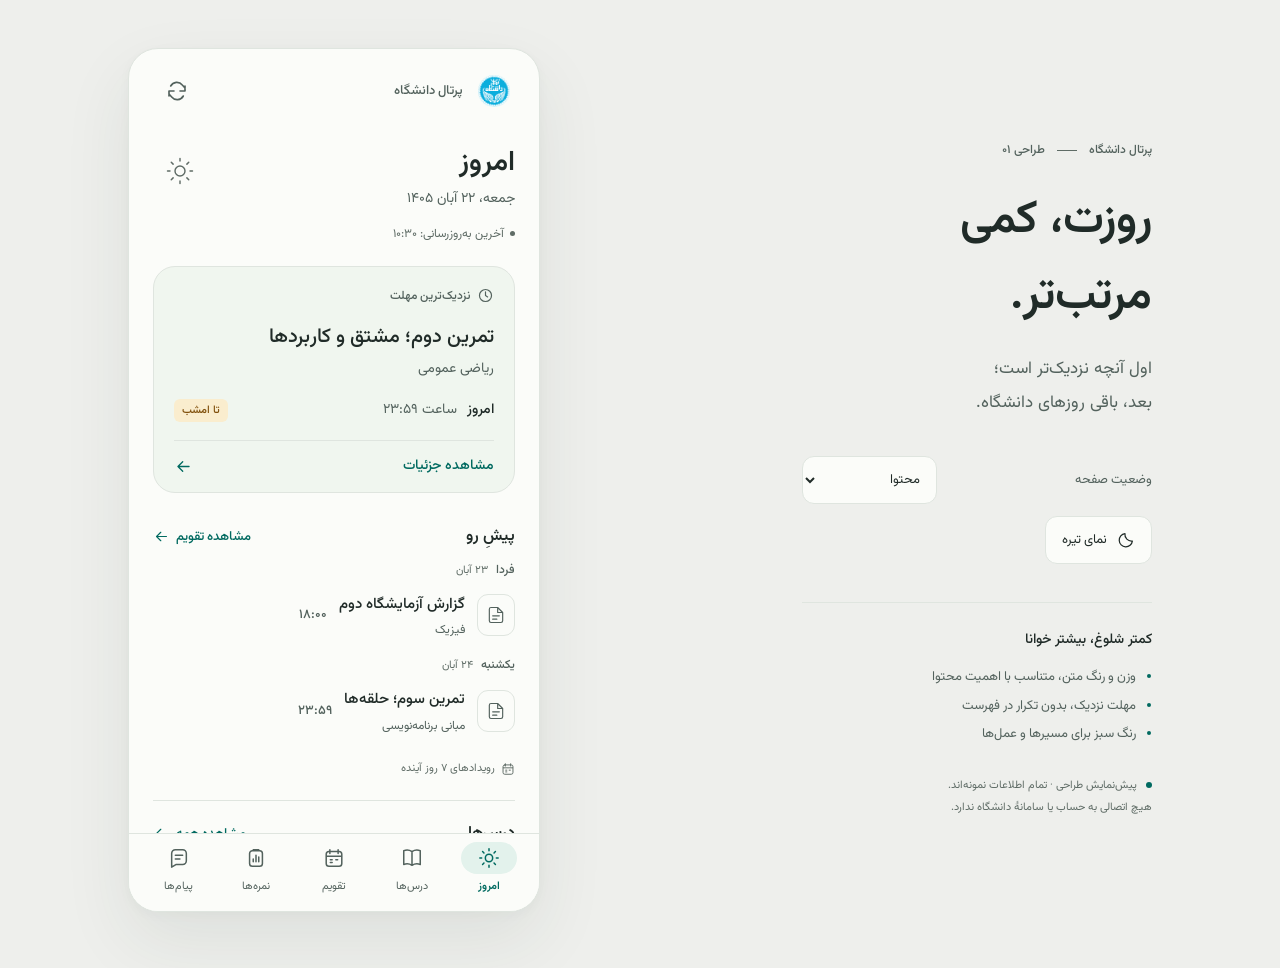
==== docs/design/home/index.html @ e3954dd4 "ui: implement approved Today screen design" ====
<!doctype html>
<html lang="fa" dir="rtl">
<head>
  <meta charset="utf-8">
  <meta name="viewport" content="width=device-width, initial-scale=1">
  <meta name="color-scheme" content="light dark">
  <meta name="referrer" content="no-referrer">
  <title>پیش‌نمایش امروز — پرتال دانشگاه</title>
  <link rel="stylesheet" href="home.css">
  <script src="home.js" defer></script>
  <script src="home.test.js" defer></script>
</head>
<body>
  <svg class="icon-library" xmlns="http://www.w3.org/2000/svg" aria-hidden="true">
    <defs>
      <symbol id="sun" viewBox="0 0 24 24"><circle cx="12" cy="12" r="4"/><path d="M12 2v2m0 16v2M2 12h2m16 0h2M5 5l1.5 1.5m11 11L19 19M5 19l1.5-1.5m11-11L19 5"/></symbol>
      <symbol id="moon" viewBox="0 0 24 24"><path d="M20.5 13.4A8.8 8.8 0 0 1 10.6 3.5a8.8 8.8 0 1 0 9.9 9.9Z"/></symbol>
      <symbol id="arrow" viewBox="0 0 24 24"><path d="M19 12H5m6-6-6 6 6 6"/></symbol>
      <symbol id="icon-refresh" viewBox="0 0 24 24"><path d="M20 7v5h-5M4 17v-5h5M5.7 7a7 7 0 0 1 11.6-1L20 9M4 15l2.7 3A7 7 0 0 0 18.3 17"/></symbol>
      <symbol id="clock" viewBox="0 0 24 24"><circle cx="12" cy="12" r="8.5"/><path d="M12 7v5l3 2"/></symbol>
      <symbol id="calendar" viewBox="0 0 24 24"><rect x="3.5" y="5" width="17" height="16" rx="3"/><path d="M7.5 3v4m9-4v4M4 10h16M8 14h2m4 0h2m-8 3h2"/></symbol>
      <symbol id="courses" viewBox="0 0 24 24"><path d="M12 5c-3-2-6-2-9-1v15c3-1 6-1 9 1 3-2 6-2 9-1V4c-3-1-6-1-9 1Zm0 0v15"/></symbol>
      <symbol id="grades" viewBox="0 0 24 24"><rect x="5" y="4" width="14" height="17" rx="3"/><path d="M9 3h6M9 16v-3m3 3V9m3 7v-5"/></symbol>
      <symbol id="messages" viewBox="0 0 24 24"><path d="M20 15a4 4 0 0 1-4 4H9l-5 3V7a4 4 0 0 1 4-4h8a4 4 0 0 1 4 4Z"/><path d="M8 9h8m-8 4h5"/></symbol>
      <symbol id="document" viewBox="0 0 24 24"><path d="M14 3H6a2 2 0 0 0-2 2v14a2 2 0 0 0 2 2h12a2 2 0 0 0 2-2V9Zm0 0v6h6M8 13h8m-8 4h5"/></symbol>
      <symbol id="info" viewBox="0 0 24 24"><circle cx="12" cy="12" r="9"/><path d="M12 11v6m0-10v.5"/></symbol>
      <symbol id="close" viewBox="0 0 24 24"><path d="m6 6 12 12M6 18 18 6"/></symbol>
      <symbol id="physics" viewBox="0 0 24 24"><ellipse cx="12" cy="12" rx="10" ry="4" transform="rotate(55 12 12)"/><ellipse cx="12" cy="12" rx="10" ry="4" transform="rotate(-55 12 12)"/><circle cx="12" cy="12" r="1.5"/></symbol>
    </defs>
  </svg>

  <main class="studio">
    <aside class="review" aria-label="کنترل‌های پیش‌نمایش">
      <div class="review-heading">
        <span class="eyebrow">پرتال دانشگاه <span class="tiny-line"></span> طراحی ۰۱</span>
        <h1>روزت، کمی<br>مرتب‌تر.</h1>
        <p class="intro">اول آنچه نزدیک‌تر است؛<br>بعد، باقی روزهای دانشگاه.</p>
      </div>
      <div class="controls">
        <div class="control-row">
          <label for="preview-state">وضعیت صفحه</label>
          <select id="preview-state">
            <option value="content">محتوا</option>
            <option value="loading">در حال به‌روزرسانی</option>
            <option value="empty">بدون رویداد</option>
            <option value="stale">اطلاعات قدیمی</option>
            <option value="login">نیاز به ورود</option>
            <option value="error">خطای رویدادها</option>
          </select>
        </div>
        <button class="theme-toggle" id="theme-toggle" type="button" aria-pressed="false">
          <svg class="icon" aria-hidden="true"><use id="theme-icon" href="#moon"/></svg>
          <span id="theme-label">نمای تیره</span>
        </button>
      </div>
      <div class="design-notes">
        <p class="notes-title">کمتر شلوغ، بیشتر خوانا</p>
        <ul>
          <li>وزن و رنگ متن، متناسب با اهمیت محتوا</li>
          <li>مهلت نزدیک، بدون تکرار در فهرست</li>
          <li>رنگ سبز برای مسیرها و عمل‌ها</li>
        </ul>
        <p class="prototype-note"><span class="sample-dot"></span> پیش‌نمایش طراحی · تمام اطلاعات نمونه‌اند.<br>هیچ اتصالی به حساب یا سامانهٔ دانشگاه ندارد.</p>
      </div>
    </aside>

    <section class="device" aria-label="پیش‌نمایش صفحهٔ امروز">
      <div class="device-scroll" id="device-scroll">
        <header class="app-header">
          <div class="brand">
            <span class="logo"><img src="../../../app/src/main/res/drawable-nodpi/tehran_university.png" alt="نشان دانشگاه تهران" width="32" height="36"></span>
            <span>پرتال دانشگاه</span>
          </div>
          <button class="icon-button" id="refresh" type="button" aria-label="به‌روزرسانی نمای نمونه">
            <svg class="icon" aria-hidden="true"><use href="#icon-refresh"/></svg>
          </button>
        </header>

        <div class="home-content">
          <div class="page-heading">
            <div><h2>امروز</h2><p class="date">جمعه، ۲۲ آبان ۱۴۰۵</p></div>
            <span class="day-mark" aria-hidden="true"><svg class="icon"><use href="#sun"/></svg></span>
          </div>
          <p class="sync-status" id="sync-status" role="status"><span class="status-dot"></span><span id="sync-label">آخرین به‌روزرسانی: ۱۰:۳۰</span></p>

          <div class="state-banner" id="state-banner" hidden>
            <svg class="icon" aria-hidden="true"><use href="#info"/></svg>
            <div><p id="banner-title"></p><p id="banner-description"></p><button class="text-button" id="banner-action" type="button">تلاش دوباره</button></div>
          </div>

          <section class="featured" id="featured" aria-labelledby="featured-label">
            <div class="featured-label" id="featured-label"><svg class="icon" aria-hidden="true"><use href="#clock"/></svg>نزدیک‌ترین مهلت</div>
            <h3>تمرین دوم؛ مشتق و کاربردها</h3>
            <p class="course-context">ریاضی عمومی</p>
            <div class="deadline"><span class="deadline-day">امروز</span><span class="deadline-time">ساعت <bdi>۲۳:۵۹</bdi></span><span class="due-tag">تا امشب</span></div>
            <button class="featured-action" type="button" data-event="featured">مشاهده جزئیات<svg class="icon" aria-hidden="true"><use href="#arrow"/></svg></button>
          </section>

          <section class="upcoming" id="upcoming" aria-labelledby="upcoming-title">
            <div class="section-heading"><h3 id="upcoming-title">پیشِ رو</h3><button class="text-button" type="button" data-destination="تقویم">مشاهده تقویم<svg class="icon small" aria-hidden="true"><use href="#arrow"/></svg></button></div>
            <div class="event-group">
              <h4>فردا <span>۲۳ آبان</span></h4>
              <button class="event-row" type="button" data-event="lab">
                <span class="event-icon"><svg class="icon" aria-hidden="true"><use href="#document"/></svg></span>
                <span class="event-copy"><span class="event-title">گزارش آزمایشگاه دوم</span><span class="event-course">فیزیک</span></span>
                <bdi class="event-time">۱۸:۰۰</bdi>
              </button>
            </div>
            <div class="event-group">
              <h4>یکشنبه <span>۲۴ آبان</span></h4>
              <button class="event-row" type="button" data-event="code">
                <span class="event-icon"><svg class="icon" aria-hidden="true"><use href="#document"/></svg></span>
                <span class="event-copy"><span class="event-title">تمرین سوم؛ حلقه‌ها</span><span class="event-course">مبانی برنامه‌نویسی</span></span>
                <bdi class="event-time">۲۳:۵۹</bdi>
              </button>
            </div>
          </section>

          <section class="empty-state" id="empty-state" aria-labelledby="empty-title" hidden>
            <span class="empty-icon"><svg class="icon" aria-hidden="true"><use href="#calendar"/></svg></span>
            <h3 id="empty-title">رویدادی در این بازه نیست</h3>
            <p>برای بررسی سایر فعالیت‌ها، به درس‌ها سر بزنید.</p>
          </section>

          <p class="agenda-scope"><svg class="icon" aria-hidden="true"><use href="#calendar"/></svg>رویدادهای ۷ روز آینده</p>

          <section class="courses-section" aria-labelledby="courses-title">
            <div class="section-heading"><h3 id="courses-title">درس‌ها</h3><button class="text-button" type="button" data-destination="درس‌ها">مشاهده همه<svg class="icon small" aria-hidden="true"><use href="#arrow"/></svg></button></div>
            <div class="course-grid">
              <button class="course-tile" type="button" data-course="ریاضی عمومی"><span class="course-symbol math" aria-hidden="true">ƒ</span><span class="course-name">ریاضی عمومی</span><span class="course-link">محتوای درس<svg class="icon small" aria-hidden="true"><use href="#arrow"/></svg></span></button>
              <button class="course-tile" type="button" data-course="فیزیک"><span class="course-symbol science" aria-hidden="true"><svg class="icon"><use href="#physics"/></svg></span><span class="course-name">فیزیک</span><span class="course-link">محتوای درس<svg class="icon small" aria-hidden="true"><use href="#arrow"/></svg></span></button>
            </div>
          </section>
          <p class="sample-caption">اطلاعات نمونه · صرفاً برای بررسی طراحی</p>
        </div>
      </div>

      <nav class="bottom-nav" aria-label="بخش‌های برنامه">
        <button class="nav-item active" type="button" aria-current="page" id="home-tab"><span class="nav-icon"><svg class="icon" aria-hidden="true"><use href="#sun"/></svg></span><span>امروز</span></button>
        <button class="nav-item" type="button" data-destination="درس‌ها"><span class="nav-icon"><svg class="icon" aria-hidden="true"><use href="#courses"/></svg></span><span>درس‌ها</span></button>
        <button class="nav-item" type="button" data-destination="تقویم"><span class="nav-icon"><svg class="icon" aria-hidden="true"><use href="#calendar"/></svg></span><span>تقویم</span></button>
        <button class="nav-item" type="button" data-destination="نمره‌ها"><span class="nav-icon"><svg class="icon" aria-hidden="true"><use href="#grades"/></svg></span><span>نمره‌ها</span></button>
        <button class="nav-item" type="button" data-destination="پیام‌ها"><span class="nav-icon"><svg class="icon" aria-hidden="true"><use href="#messages"/></svg></span><span>پیام‌ها</span></button>
      </nav>
    </section>
  </main>

  <dialog id="detail-dialog" aria-labelledby="dialog-title" aria-describedby="dialog-description">
    <div class="dialog-heading"><span class="eyebrow">پیش‌نمایش طراحی</span><button class="icon-button" id="close-dialog" type="button" aria-label="بستن"><svg class="icon" aria-hidden="true"><use href="#close"/></svg></button></div>
    <h2 id="dialog-title"></h2><p id="dialog-context"></p><p id="dialog-description"></p>
    <form method="dialog"><button class="dialog-done" type="submit">بازگشت به امروز</button></form>
  </dialog>
  <noscript><p class="noscript">برای تغییر پوسته و وضعیت‌های نمونه، جاوااسکریپت را فعال کنید.</p></noscript>
</body>
</html>
---- docs/design/home/home.css ----
@font-face {
  font-family: Vazirmatn;
  src: url("Vazirmatn-variable.woff2") format("woff2");
  font-weight: 100 900;
  font-display: swap;
}

:root {
  color-scheme: light;
  --canvas: #eeefec;
  --surface: #fbfcf9;
  --raised: #ffffff;
  --text: #202b28;
  --secondary: #53625d;
  --muted: #5f6c66;
  --line: #dfe5df;
  --primary: #006a60;
  --on-primary: #ffffff;
  --primary-soft: #e3f2ec;
  --featured: #f0f6ef;
  --warning: #80500c;
  --warning-soft: #faedce;
  --science: #536392;
  --science-soft: #edf0fa;
  --shadow: 0 28px 70px #243b2c15, 0 3px 12px #243b2c08;
}

:root[data-theme="dark"] {
  color-scheme: dark;
  --canvas: #151c19;
  --surface: #1d2521;
  --raised: #25302a;
  --text: #e7ede7;
  --secondary: #b9c8bd;
  --muted: #a5b5aa;
  --line: #3b4940;
  --primary: #91d5c5;
  --on-primary: #063a31;
  --primary-soft: #29483e;
  --featured: #25372e;
  --warning: #f2cc86;
  --warning-soft: #4a391c;
  --science: #bdc9f3;
  --science-soft: #30394e;
  --shadow: 0 28px 70px #00000035, 0 3px 12px #00000020;
}

* { box-sizing: border-box; }
[hidden] { display: none !important; }
html { font-family: Vazirmatn, sans-serif; font-synthesis: none; }
body { margin: 0; background: var(--canvas); color: var(--text); }
button, select { font: inherit; }
button { cursor: pointer; color: inherit; border: 0; background: none; -webkit-tap-highlight-color: transparent; }
button, select { touch-action: manipulation; }
button:focus-visible, select:focus-visible { outline: 3px solid var(--primary); outline-offset: 3px; }
button:hover { filter: brightness(.94); }
button:disabled { cursor: wait; }
h1, h2, h3, h4, p { margin: 0; }
.icon-library { position: absolute; width: 0; height: 0; overflow: hidden; }
.icon { width: 24px; height: 24px; flex: 0 0 auto; fill: none; stroke: currentColor; stroke-width: 1.65; stroke-linecap: round; stroke-linejoin: round; }
.icon.small { width: 17px; height: 17px; }
.studio { min-height: 100vh; max-width: 1120px; margin: auto; padding: 48px 48px 56px; display: grid; grid-template-columns: minmax(260px, 1fr) 412px; align-items: center; gap: 100px; }
.review { max-width: 350px; }
.eyebrow { font-size: 12px; font-weight: 500; color: var(--secondary); display: flex; align-items: center; gap: 12px; }
.tiny-line { display: inline-block; width: 20px; height: 1px; background: var(--muted); }
.review h1 { margin: 25px 0 16px; font-size: 46px; font-weight: 600; line-height: 1.65; }
.intro { color: var(--secondary); font-size: 17px; line-height: 2; font-weight: 400; }
.controls { margin-top: 36px; display: flex; flex-wrap: wrap; gap: 12px; }
.control-row { display: flex; align-items: center; justify-content: space-between; gap: 14px; width: 100%; }
.control-row label { font-size: 13px; color: var(--secondary); }
select { min-height: 48px; padding: 8px 12px; border: 1px solid var(--line); border-radius: 12px; background: var(--surface); color: var(--text); font-size: 13px; max-width: 100%; }
.theme-toggle { display: flex; align-items: center; justify-content: center; gap: 10px; min-height: 48px; padding: 8px 16px; background: var(--surface); border: 1px solid var(--line); border-radius: 12px; font-size: 13px; }
.theme-toggle .icon { width: 18px; height: 18px; }
.design-notes { margin-top: 38px; padding-top: 26px; border-top: 1px solid var(--line); }
.notes-title { font-size: 14px; font-weight: 500; }
.design-notes ul { margin: 12px 0 26px; padding-inline-start: 16px; font-size: 13px; font-weight: 400; line-height: 2.2; color: var(--secondary); }
.design-notes li::marker { color: var(--primary); }
.prototype-note { font-size: 11px; line-height: 2; color: var(--muted); }
.sample-dot { width: 6px; height: 6px; margin-inline-end: 6px; display: inline-block; background: var(--primary); border-radius: 50%; }

.device { height: 864px; width: 100%; border: 1px solid var(--line); border-radius: 30px; overflow: hidden; background: var(--surface); box-shadow: var(--shadow); display: flex; flex-direction: column; }
.device-scroll { flex: 1; min-height: 0; overflow-y: auto; scrollbar-width: thin; scrollbar-color: var(--line) transparent; }
.app-header { padding: 18px 24px 6px; display: flex; justify-content: space-between; align-items: center; }
.brand { display: flex; gap: 10px; align-items: center; font-size: 13px; font-weight: 500; color: var(--secondary); }
.logo { width: 42px; height: 46px; display: grid; place-items: center; }
.logo img { object-fit: contain; }
.icon-button { min-width: 48px; min-height: 48px; display: inline-grid; place-items: center; border-radius: 50%; color: var(--secondary); }
.home-content { padding: 20px 24px 12px; }
.page-heading { display: flex; justify-content: space-between; align-items: center; }
.page-heading h2 { font-size: 28px; font-weight: 600; line-height: 1.6; }
.date { font-size: 14px; font-weight: 400; color: var(--secondary); margin-top: 2px; }
.day-mark { color: var(--muted); padding: 12px 0 12px 12px; }
.day-mark .icon { width: 30px; height: 30px; stroke-width: 1.15; }
.sync-status { min-height: 24px; margin-top: 12px; display: flex; align-items: center; gap: 6px; font-size: 12px; font-weight: 400; color: var(--muted); }
.status-dot { width: 5px; height: 5px; border-radius: 50%; background: currentColor; }
.featured { margin-top: 20px; padding: 20px 20px 0; border-radius: 22px; background: var(--featured); border: 1px solid var(--line); }
.featured-label { display: flex; align-items: center; gap: 7px; font-size: 12px; font-weight: 500; color: var(--secondary); }
.featured-label .icon { width: 17px; height: 17px; }
.featured h3 { font-size: 20px; font-weight: 500; line-height: 1.9; margin-top: 13px; }
.course-context { color: var(--secondary); font-size: 14px; font-weight: 400; margin-top: 2px; }
.deadline { display: flex; flex-wrap: wrap; align-items: center; gap: 10px; font-size: 14px; margin-top: 19px; padding-bottom: 18px; }
.deadline-day { font-weight: 500; }
.deadline-time { font-weight: 400; color: var(--secondary); }
.due-tag { font-size: 11px; font-weight: 500; color: var(--warning); background: var(--warning-soft); border-radius: 6px; padding: 3px 8px; margin-inline-start: auto; }
.featured-action { display: flex; justify-content: space-between; align-items: center; width: 100%; min-height: 52px; padding: 8px 0; border-top: 1px solid var(--line); font-size: 14px; font-weight: 500; color: var(--primary); }
.featured-action .icon { width: 19px; height: 19px; }
.upcoming, .courses-section { margin-top: 20px; }
.section-heading { display: flex; align-items: center; justify-content: space-between; gap: 8px; }
.section-heading h3 { font-size: 16px; font-weight: 600; }
.text-button { display: inline-flex; align-items: center; gap: 6px; min-height: 48px; padding: 4px 0; font-size: 13px; font-weight: 500; color: var(--primary); }
.event-group + .event-group { margin-top: 15px; }
.event-group h4 { display: flex; align-items: baseline; gap: 8px; font-size: 12px; font-weight: 500; color: var(--secondary); }
.event-group h4 span { font-size: 11px; font-weight: 400; color: var(--muted); }
.event-row { width: 100%; display: flex; align-items: center; gap: 12px; padding: 12px 0 2px; text-align: start; border-radius: 8px; }
.event-icon { width: 38px; height: 42px; flex-shrink: 0; border: 1px solid var(--line); border-radius: 11px; display: grid; place-items: center; color: var(--secondary); }
.event-icon .icon { width: 20px; height: 20px; stroke-width: 1.4; }
.event-copy { display: flex; flex-direction: column; gap: 2px; min-width: 0; }
.event-title { font-size: 15px; font-weight: 500; line-height: 1.9; }
.event-course { font-size: 12px; font-weight: 400; color: var(--secondary); }
.event-time { font-size: 13px; font-weight: 500; color: var(--secondary); margin-inline-start: auto; flex-shrink: 0; }
.agenda-scope { display: flex; align-items: flex-start; gap: 6px; margin-top: 22px; color: var(--muted); font-size: 11px; font-weight: 400; line-height: 1.9; }
.agenda-scope .icon { width: 14px; height: 14px; margin-top: 3px; }
.courses-section { padding-top: 9px; border-top: 1px solid var(--line); }
.course-grid { display: grid; grid-template-columns: repeat(2, minmax(0, 1fr)); gap: 12px; margin-top: 3px; }
.course-tile { padding: 14px; background: var(--raised); border: 1px solid var(--line); border-radius: 17px; display: flex; flex-direction: column; align-items: flex-start; text-align: start; }
.course-symbol { width: 34px; height: 34px; display: grid; place-items: center; border-radius: 10px; margin-bottom: 12px; }
.math { background: var(--primary-soft); color: var(--primary); font-family: Georgia, serif; font-size: 27px; font-style: italic; }
.science { background: var(--science-soft); color: var(--science); }
.science .icon { width: 24px; height: 24px; stroke-width: 1.25; }
.course-name { font-size: 15px; font-weight: 500; }
.course-link { width: 100%; display: flex; justify-content: space-between; align-items: center; gap: 5px; color: var(--primary); font-size: 11px; font-weight: 500; margin-top: 8px; }
.sample-caption { font-size: 10px; font-weight: 400; text-align: center; color: var(--muted); margin-top: 22px; }
.bottom-nav { flex-shrink: 0; display: grid; grid-template-columns: repeat(5, minmax(0, 1fr)); gap: 2px; padding: 8px 12px max(9px, env(safe-area-inset-bottom)); border-top: 1px solid var(--line); background: var(--surface); }
.nav-item { min-height: 60px; padding: 0; display: flex; flex-direction: column; align-items: center; gap: 4px; font-size: 11px; font-weight: 400; color: var(--secondary); border-radius: 14px; }
.nav-icon { display: grid; place-items: center; width: 56px; max-width: 100%; height: 32px; border-radius: 20px; }
.nav-icon .icon { width: 22px; height: 22px; }
.nav-item.active { color: var(--primary); font-weight: 600; }
.nav-item.active .nav-icon { background: var(--primary-soft); }
.state-banner { margin-top: 16px; padding: 12px; display: flex; align-items: flex-start; gap: 9px; border: 1px solid var(--line); border-radius: 14px; background: var(--raised); }
.state-banner > .icon { width: 18px; height: 18px; color: var(--secondary); margin-top: 3px; }
#banner-title { font-size: 14px; font-weight: 500; }
#banner-description { font-size: 12px; line-height: 1.9; font-weight: 400; color: var(--secondary); margin-top: 4px; }
#banner-action { font-size: 12px; }
.empty-state { margin-top: 24px; padding: 26px 18px; background: var(--featured); border-radius: 22px; text-align: center; }
.empty-icon { color: var(--secondary); display: inline-block; margin-bottom: 12px; }
.empty-icon .icon { width: 34px; height: 34px; stroke-width: 1.25; }
.empty-state h3 { font-size: 16px; font-weight: 500; line-height: 1.9; }
.empty-state p { font-size: 13px; font-weight: 400; line-height: 2; margin-top: 8px; color: var(--secondary); }
.is-loading .status-dot { width: 11px; height: 11px; background: none; border: 1.5px solid var(--line); border-top-color: var(--primary); animation: spin .8s linear infinite; }
@keyframes spin { to { transform: rotate(360deg); } }
dialog { padding: 24px; border: 1px solid var(--line); border-radius: 24px; background: var(--surface); color: var(--text); width: min(380px, calc(100% - 32px)); max-height: calc(100dvh - 32px); box-shadow: var(--shadow); }
dialog::backdrop { background: #081d16a0; }
.dialog-heading { display: flex; align-items: center; justify-content: space-between; }
dialog h2 { font-size: 20px; line-height: 1.8; font-weight: 500; margin-top: 14px; }
#dialog-context { font-size: 14px; font-weight: 400; color: var(--secondary); margin-top: 6px; }
#dialog-description { font-size: 14px; line-height: 2; color: var(--secondary); margin-top: 18px; }
.dialog-done { min-height: 48px; width: 100%; margin-top: 24px; border-radius: 12px; background: var(--primary); color: var(--on-primary); font-size: 14px; font-weight: 500; }
.noscript { padding: 12px; text-align: center; }
#test-results { white-space: pre-wrap; direction: ltr; font: 12px monospace; display: block; margin-top: 20px; }

@media (max-width: 950px) and (min-width: 701px) {
  .studio { gap: 40px; padding: 32px; grid-template-columns: minmax(210px, 1fr) 380px; }
  .review h1 { font-size: 38px; }
}
@media (max-width: 700px) {
  .studio { min-height: 100dvh; display: flex; flex-direction: column; padding: 0; gap: 0; }
  .review { width: 100%; max-width: 100%; padding: 8px 16px; background: var(--canvas); border-bottom: 1px solid var(--line); }
  .review-heading, .design-notes { display: none; }
  .controls { margin: 0; display: flex; flex-wrap: nowrap; justify-content: space-between; gap: 8px; }
  .control-row { width: auto; min-width: 0; gap: 8px; }
  .control-row label { display: none; }
  select { min-width: 0; width: 100%; }
  .theme-toggle { flex-shrink: 0; padding: 8px 12px; }
  .device { border-radius: 0; border: 0; box-shadow: none; height: calc(100dvh - 65px); }
  .app-header { padding-inline: 20px; }
  .home-content { padding-inline: 20px; }
}
@media (max-width: 359px) {
  .home-content { padding-inline: 16px; }
  .featured { padding-inline: 16px; }
  .featured h3 { font-size: 18px; }
  .event-row { gap: 8px; }
  .event-title { font-size: 14px; }
  .bottom-nav { padding-inline: 6px; }
}
@media (prefers-reduced-motion: reduce) {
  *, *::before, *::after { animation: none !important; scroll-behavior: auto !important; }
}
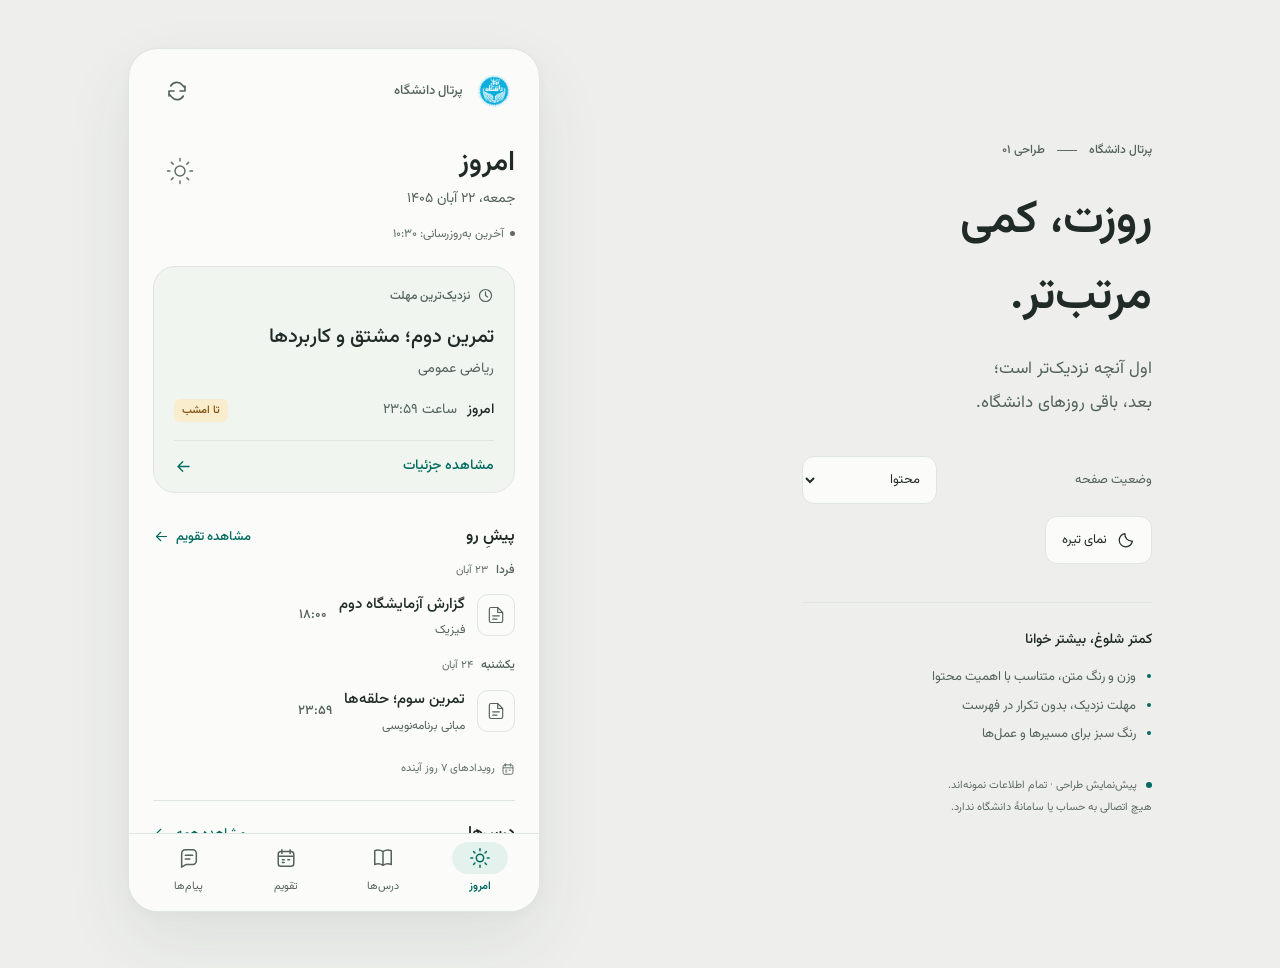
==== commit 96999e35: "ui: remove grades from app scope and navigation" ====
--- a/docs/design/home/index.html
+++ b/docs/design/home/index.html
@@ -20,7 +20,6 @@
       <symbol id="clock" viewBox="0 0 24 24"><circle cx="12" cy="12" r="8.5"/><path d="M12 7v5l3 2"/></symbol>
       <symbol id="calendar" viewBox="0 0 24 24"><rect x="3.5" y="5" width="17" height="16" rx="3"/><path d="M7.5 3v4m9-4v4M4 10h16M8 14h2m4 0h2m-8 3h2"/></symbol>
       <symbol id="courses" viewBox="0 0 24 24"><path d="M12 5c-3-2-6-2-9-1v15c3-1 6-1 9 1 3-2 6-2 9-1V4c-3-1-6-1-9 1Zm0 0v15"/></symbol>
-      <symbol id="grades" viewBox="0 0 24 24"><rect x="5" y="4" width="14" height="17" rx="3"/><path d="M9 3h6M9 16v-3m3 3V9m3 7v-5"/></symbol>
       <symbol id="messages" viewBox="0 0 24 24"><path d="M20 15a4 4 0 0 1-4 4H9l-5 3V7a4 4 0 0 1 4-4h8a4 4 0 0 1 4 4Z"/><path d="M8 9h8m-8 4h5"/></symbol>
       <symbol id="document" viewBox="0 0 24 24"><path d="M14 3H6a2 2 0 0 0-2 2v14a2 2 0 0 0 2 2h12a2 2 0 0 0 2-2V9Zm0 0v6h6M8 13h8m-8 4h5"/></symbol>
       <symbol id="info" viewBox="0 0 24 24"><circle cx="12" cy="12" r="9"/><path d="M12 11v6m0-10v.5"/></symbol>
@@ -139,7 +138,6 @@
         <button class="nav-item active" type="button" aria-current="page" id="home-tab"><span class="nav-icon"><svg class="icon" aria-hidden="true"><use href="#sun"/></svg></span><span>امروز</span></button>
         <button class="nav-item" type="button" data-destination="درس‌ها"><span class="nav-icon"><svg class="icon" aria-hidden="true"><use href="#courses"/></svg></span><span>درس‌ها</span></button>
         <button class="nav-item" type="button" data-destination="تقویم"><span class="nav-icon"><svg class="icon" aria-hidden="true"><use href="#calendar"/></svg></span><span>تقویم</span></button>
-        <button class="nav-item" type="button" data-destination="نمره‌ها"><span class="nav-icon"><svg class="icon" aria-hidden="true"><use href="#grades"/></svg></span><span>نمره‌ها</span></button>
         <button class="nav-item" type="button" data-destination="پیام‌ها"><span class="nav-icon"><svg class="icon" aria-hidden="true"><use href="#messages"/></svg></span><span>پیام‌ها</span></button>
       </nav>
     </section>
--- a/docs/design/home/home.css
+++ b/docs/design/home/home.css
@@ -130,7 +130,7 @@
 .course-name { font-size: 15px; font-weight: 500; }
 .course-link { width: 100%; display: flex; justify-content: space-between; align-items: center; gap: 5px; color: var(--primary); font-size: 11px; font-weight: 500; margin-top: 8px; }
 .sample-caption { font-size: 10px; font-weight: 400; text-align: center; color: var(--muted); margin-top: 22px; }
-.bottom-nav { flex-shrink: 0; display: grid; grid-template-columns: repeat(5, minmax(0, 1fr)); gap: 2px; padding: 8px 12px max(9px, env(safe-area-inset-bottom)); border-top: 1px solid var(--line); background: var(--surface); }
+.bottom-nav { flex-shrink: 0; display: grid; grid-template-columns: repeat(4, minmax(0, 1fr)); gap: 2px; padding: 8px 12px max(9px, env(safe-area-inset-bottom)); border-top: 1px solid var(--line); background: var(--surface); }
 .nav-item { min-height: 60px; padding: 0; display: flex; flex-direction: column; align-items: center; gap: 4px; font-size: 11px; font-weight: 400; color: var(--secondary); border-radius: 14px; }
 .nav-icon { display: grid; place-items: center; width: 56px; max-width: 100%; height: 32px; border-radius: 20px; }
 .nav-icon .icon { width: 22px; height: 22px; }
